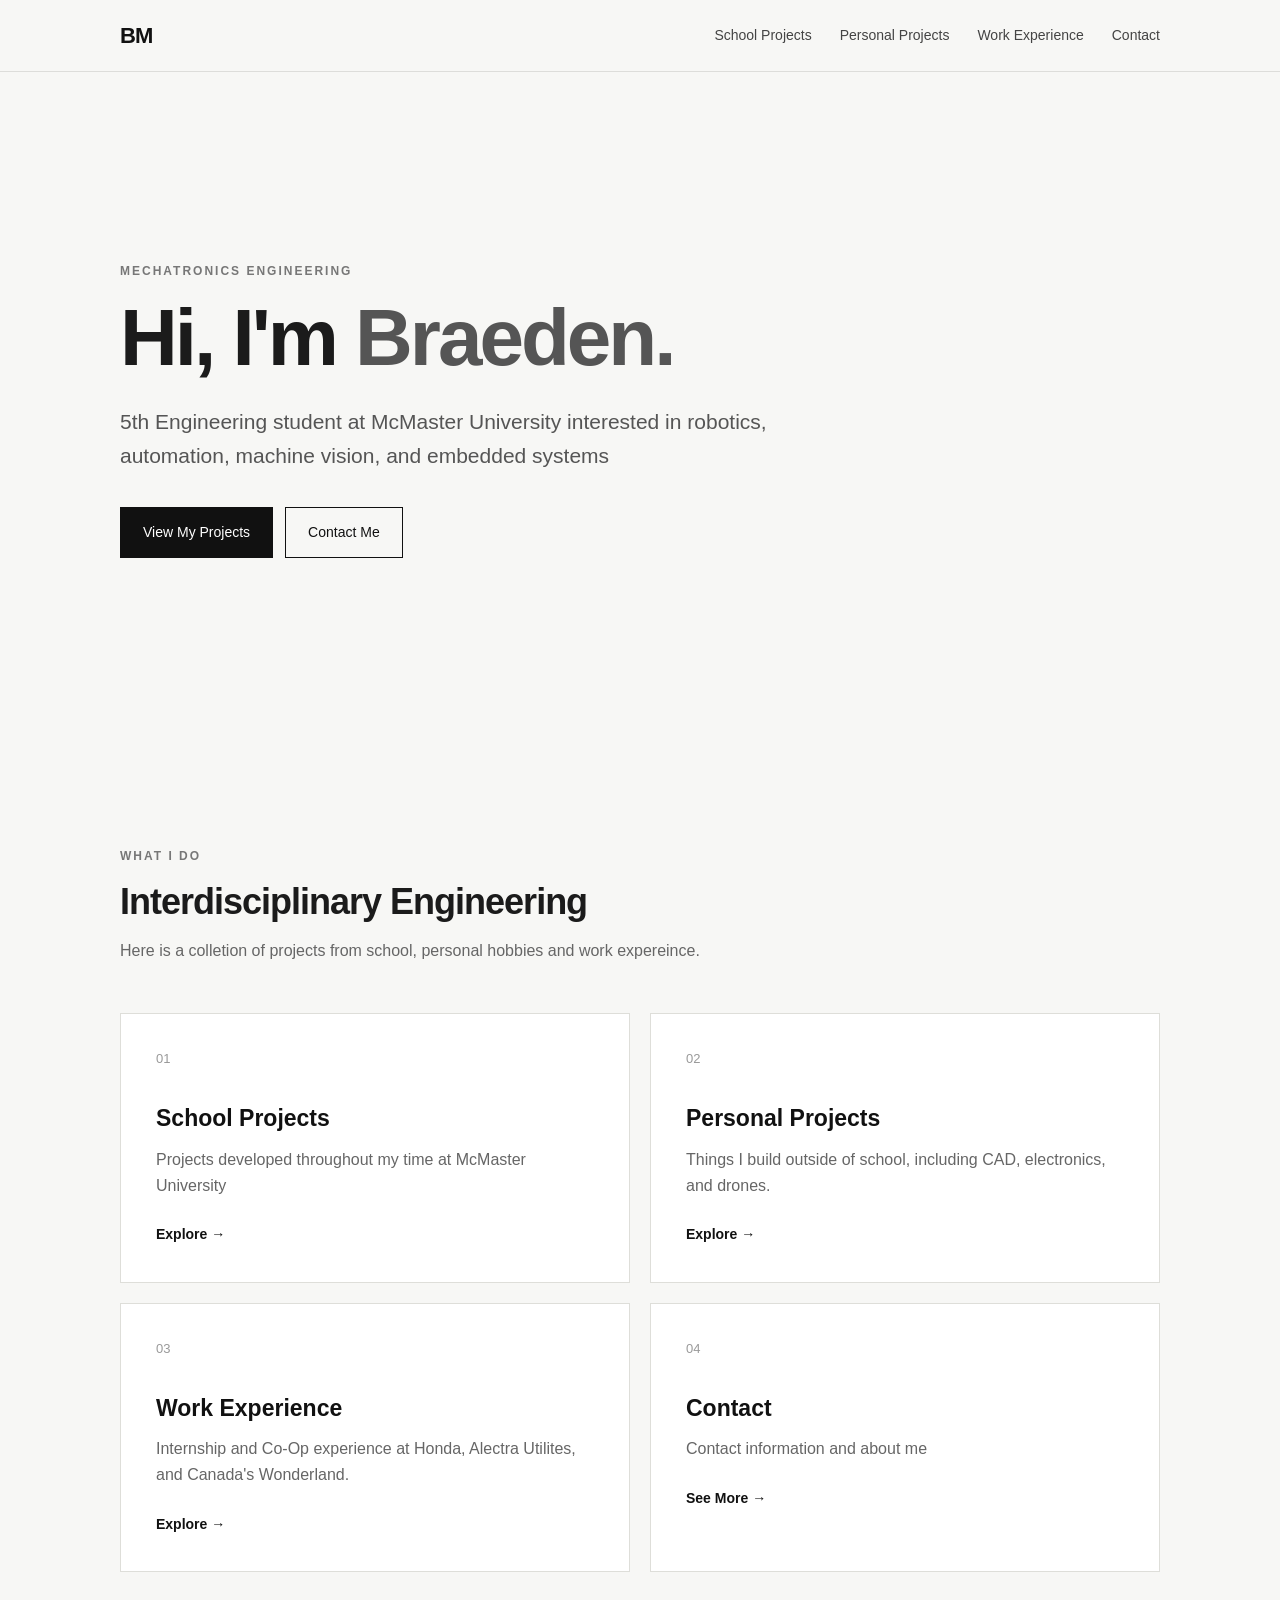
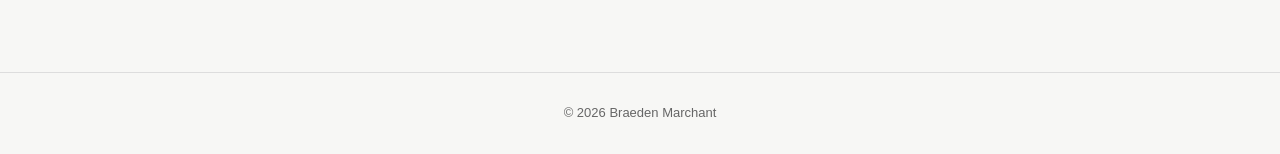
==== index.html @ 4bae6de9 "updated website" ====
<!DOCTYPE html>
<html lang="en">
<head>
    <meta charset="UTF-8">
    <meta name="viewport" content="width=device-width, initial-scale=1.0">

    <title>Braeden Marchant | Mechatronics Engineer</title>

    <link rel="stylesheet" href="css/style.css">
</head>

<body>

    <!-- Navigation -->
    <nav class="navbar">
        <div class="nav-container">

            <a href="index.html" class="logo">
                BM
            </a>

            <div class="nav-links">
                <a href="school-projects.html">School Projects</a>
                <a href="personal-projects.html">Personal Projects</a>
                <a href="work.html">Work Experience</a>
                <a href="contact.html">Contact</a>
            </div>

        </div>
    </nav>


    <!-- Hero -->
    <main>

        <section class="hero">

            <div class="hero-content">

                <p class="eyebrow">
                    MECHATRONICS ENGINEERING
                </p>

                <h1>
                    Hi, I'm <span>Braeden.</span>
                </h1>

                <p class="hero-description">
                    5th Engineering student at McMaster University interested in robotics, automation,
                    machine vision, and embedded systems
                </p>

                <div class="hero-buttons">
                    <a href="personal-projects.html" class="button">
                        View My Projects
                    </a>

                    <a href="contact.html" class="button button-outline">
                        Contact Me
                    </a>
                </div>

            </div>

        </section>


        <!-- Featured -->
        <section class="section">

            <div class="section-heading">
                <p class="eyebrow">WHAT I DO</p>

                <h2>
                    Interdisciplinary Engineering
                </h2>

                <p>
                    Here is a colletion of projects from school, personal hobbies and work expereince.
                </p>
            </div>


            <div class="card-grid">

                <a href="school-projects.html" class="card">
                    <div class="card-number">01</div>

                    <h3>School Projects</h3>

                    <p>
                        Projects developed throughout my time at McMaster University
                    </p>

                    <span class="card-link">
                        Explore →
                    </span>
                </a>


                <a href="personal-projects.html" class="card">
                    <div class="card-number">02</div>

                    <h3>Personal Projects</h3>

                    <p>
                        Things I build outside of school, including CAD,
                        electronics, and drones.
                    </p>

                    <span class="card-link">
                        Explore →
                    </span>
                </a>


                <a href="work.html" class="card">
                    <div class="card-number">03</div>

                    <h3>Work Experience</h3>

                    <p>
                        Internship and Co-Op experience at Honda,
                        Alectra Utilites, and Canada's Wonderland.
                    </p>

                    <span class="card-link">
                        Explore →
                    </span>
                </a>


                <a href="contact.html" class="card">
                    <div class="card-number">04</div>

                    <h3>Contact</h3>

                    <p>
                        Contact information and about me
                    </p>

                    <span class="card-link">
                        See More →
                    </span>
                </a>

            </div>

        </section>

    </main>


    <footer>
        <p>© 2026 Braeden Marchant</p>
    </footer>

</body>
</html>
---- css/style.css ----
/* =========================
   RESET
========================= */

* {
    margin: 0;
    padding: 0;
    box-sizing: border-box;
}

html {
    scroll-behavior: smooth;
}

body {
    font-family: Arial, Helvetica, sans-serif;

    background: #f7f7f5;
    color: #1b1b1b;

    line-height: 1.6;
}


/* =========================
   NAVIGATION
========================= */

.navbar {
    width: 100%;

    background: rgba(247, 247, 245, 0.95);

    border-bottom: 1px solid #ddddda;

    position: sticky;
    top: 0;

    z-index: 100;
}

.nav-container {
    max-width: 1100px;

    margin: auto;

    padding: 18px 30px;

    display: flex;

    justify-content: space-between;
    align-items: center;
}

.logo {
    font-size: 22px;

    font-weight: 800;

    color: #111;

    text-decoration: none;

    letter-spacing: -1px;
}

.nav-links {
    display: flex;

    gap: 28px;
}

.nav-links a {
    color: #444;

    text-decoration: none;

    font-size: 14px;

    transition: 0.2s;
}

.nav-links a:hover {
    color: #000;
}


/* =========================
   GENERAL
========================= */

main {
    min-height: 80vh;
}

.section,
.page {
    max-width: 1100px;

    margin: auto;

    padding: 100px 30px;
}

.eyebrow {
    font-size: 12px;

    font-weight: 700;

    letter-spacing: 2px;

    color: #777;

    margin-bottom: 15px;
}

h1 {
    font-size: clamp(45px, 7vw, 80px);

    line-height: 1.05;

    letter-spacing: -3px;
}

h2 {
    font-size: 36px;

    line-height: 1.15;

    letter-spacing: -1px;
}

h3 {
    font-size: 23px;
}

p {
    color: #666;
}


/* =========================
   HERO
========================= */

.hero {
    max-width: 1100px;

    margin: auto;

    min-height: 75vh;

    padding: 120px 30px;

    display: flex;

    align-items: center;
}

.hero-content {
    max-width: 800px;
}

.hero h1 span {
    color: #555;
}

.hero-description {
    font-size: 21px;

    max-width: 650px;

    margin-top: 25px;

    color: #555;
}

.hero-buttons {
    display: flex;

    gap: 12px;

    margin-top: 35px;
}


/* =========================
   BUTTONS
========================= */

.button {
    display: inline-block;

    padding: 13px 22px;

    background: #111;

    color: white;

    text-decoration: none;

    font-size: 14px;

    border: 1px solid #111;

    transition: 0.2s;
}

.button:hover {
    background: #333;
}

.button-outline {
    background: transparent;

    color: #111;
}

.button-outline:hover {
    background: #111;

    color: white;
}


/* =========================
   SECTION HEADERS
========================= */

.section-heading {
    max-width: 700px;

    margin-bottom: 50px;
}

.section-heading p:last-child {
    margin-top: 15px;
}


/* =========================
   CARDS
========================= */

.card-grid {
    display: grid;

    grid-template-columns:
        repeat(2, 1fr);

    gap: 20px;
}

.card {
    padding: 35px;

    background: white;

    border: 1px solid #deded9;

    text-decoration: none;

    color: #111;

    transition: 0.2s;
}

.card:hover {
    transform: translateY(-3px);

    border-color: #999;
}

.card-number {
    font-size: 13px;

    color: #999;

    margin-bottom: 30px;
}

.card p {
    margin-top: 10px;
}

.card-link {
    display: inline-block;

    margin-top: 25px;

    font-size: 14px;

    font-weight: 600;
}


/* =========================
   PAGE HEADER
========================= */

.page-header {
    max-width: 750px;

    margin-bottom: 80px;
}

.page-header > p:last-child {
    margin-top: 25px;

    font-size: 18px;
}


/* =========================
   SCHOOL PROJECTS
========================= */

.project-section {
    margin-bottom: 100px;
}

.project-section > h2 {
    margin-bottom: 30px;

    border-bottom: 1px solid #ddd;

    padding-bottom: 15px;
}

.project-list {
    display: flex;

    flex-direction: column;

    gap: 30px;
}

.project {
    display: grid;

    grid-template-columns: 40% 1fr;

    background: white;

    border: 1px solid #ddd;
}

.project-image {
    min-height: 280px;

    background: #e9e9e5;
}

.project-image img {
    width: 100%;

    height: 100%;

    object-fit: cover;
}

.project-content {
    padding: 35px;
}

.project-type {
    font-size: 11px;

    letter-spacing: 1.5px;

    font-weight: 700;

    color: #888;
}

.project-content h3 {
    margin: 8px 0 12px;
}


/* =========================
   PERSONAL PROJECTS
========================= */

.project-grid {
    display: grid;

    grid-template-columns:
        repeat(2, 1fr);

    gap: 25px;
}

.project-card {
    background: white;

    border: 1px solid #ddd;

    overflow: hidden;
}

.project-card > img {
    width: 100%;

    height: 260px;

    object-fit: cover;

    display: block;
}

.project-card-content {
    padding: 30px;
}

.project-card h2 {
    font-size: 27px;

    margin: 7px 0 12px;
}


/* =========================
   TAGS
========================= */

.tags {
    display: flex;

    flex-wrap: wrap;

    gap: 7px;

    margin-top: 20px;
}

.tags span {
    font-size: 11px;

    padding: 5px 9px;

    background: #eeeeeb;

    color: #555;
}


/* =========================
   WORK EXPERIENCE
========================= */

.experience {
    display: flex;

    flex-direction: column;

    gap: 70px;
}

.experience-item {
    display: grid;

    grid-template-columns: 180px 1fr;

    gap: 50px;

    border-top: 1px solid #ddd;

    padding-top: 30px;
}

.experience-date {
    color: #888;

    font-size: 14px;
}

.experience-content h3 {
    color: #777;

    font-size: 17px;

    margin-top: 3px;
}

.experience-content p {
    margin-top: 20px;

    max-width: 700px;
}

.experience-content ul {
    margin: 20px 0 0 20px;

    color: #555;
}


/* =========================
   CONTACT
========================= */

.contact-links {
    display: flex;

    flex-direction: column;

    max-width: 750px;
}

.contact-links a {
    display: flex;

    justify-content: space-between;

    align-items: center;

    padding: 25px 0;

    border-bottom: 1px solid #ddd;

    color: #111;

    text-decoration: none;
}

.contact-links a:hover {
    color: #555;
}

.contact-links span {
    color: #888;

    font-size: 13px;

    text-transform: uppercase;

    letter-spacing: 1px;
}


/* =========================
   FOOTER
========================= */

footer {
    border-top: 1px solid #ddd;

    padding: 30px;

    text-align: center;
}

footer p {
    font-size: 13px;
}


/* =========================
   MOBILE
========================= */

@media (max-width: 700px) {

    .nav-container {
        padding: 15px 20px;
    }

    .nav-links {
        gap: 12px;
    }

    .nav-links a {
        font-size: 11px;
    }

    .section,
    .page {
        padding: 70px 20px;
    }

    .hero {
        padding: 80px 20px;

        min-height: 70vh;
    }

    h1 {
        font-size: 50px;
    }

    .hero-description {
        font-size: 18px;
    }

    .card-grid,
    .project-grid {
        grid-template-columns: 1fr;
    }

    .project {
        grid-template-columns: 1fr;
    }

    .project-image {
        min-height: 220px;
    }

    .experience-item {
        grid-template-columns: 1fr;

        gap: 10px;
    }

    .contact-links a {
        align-items: flex-start;

        flex-direction: column;

        gap: 5px;
    }

}
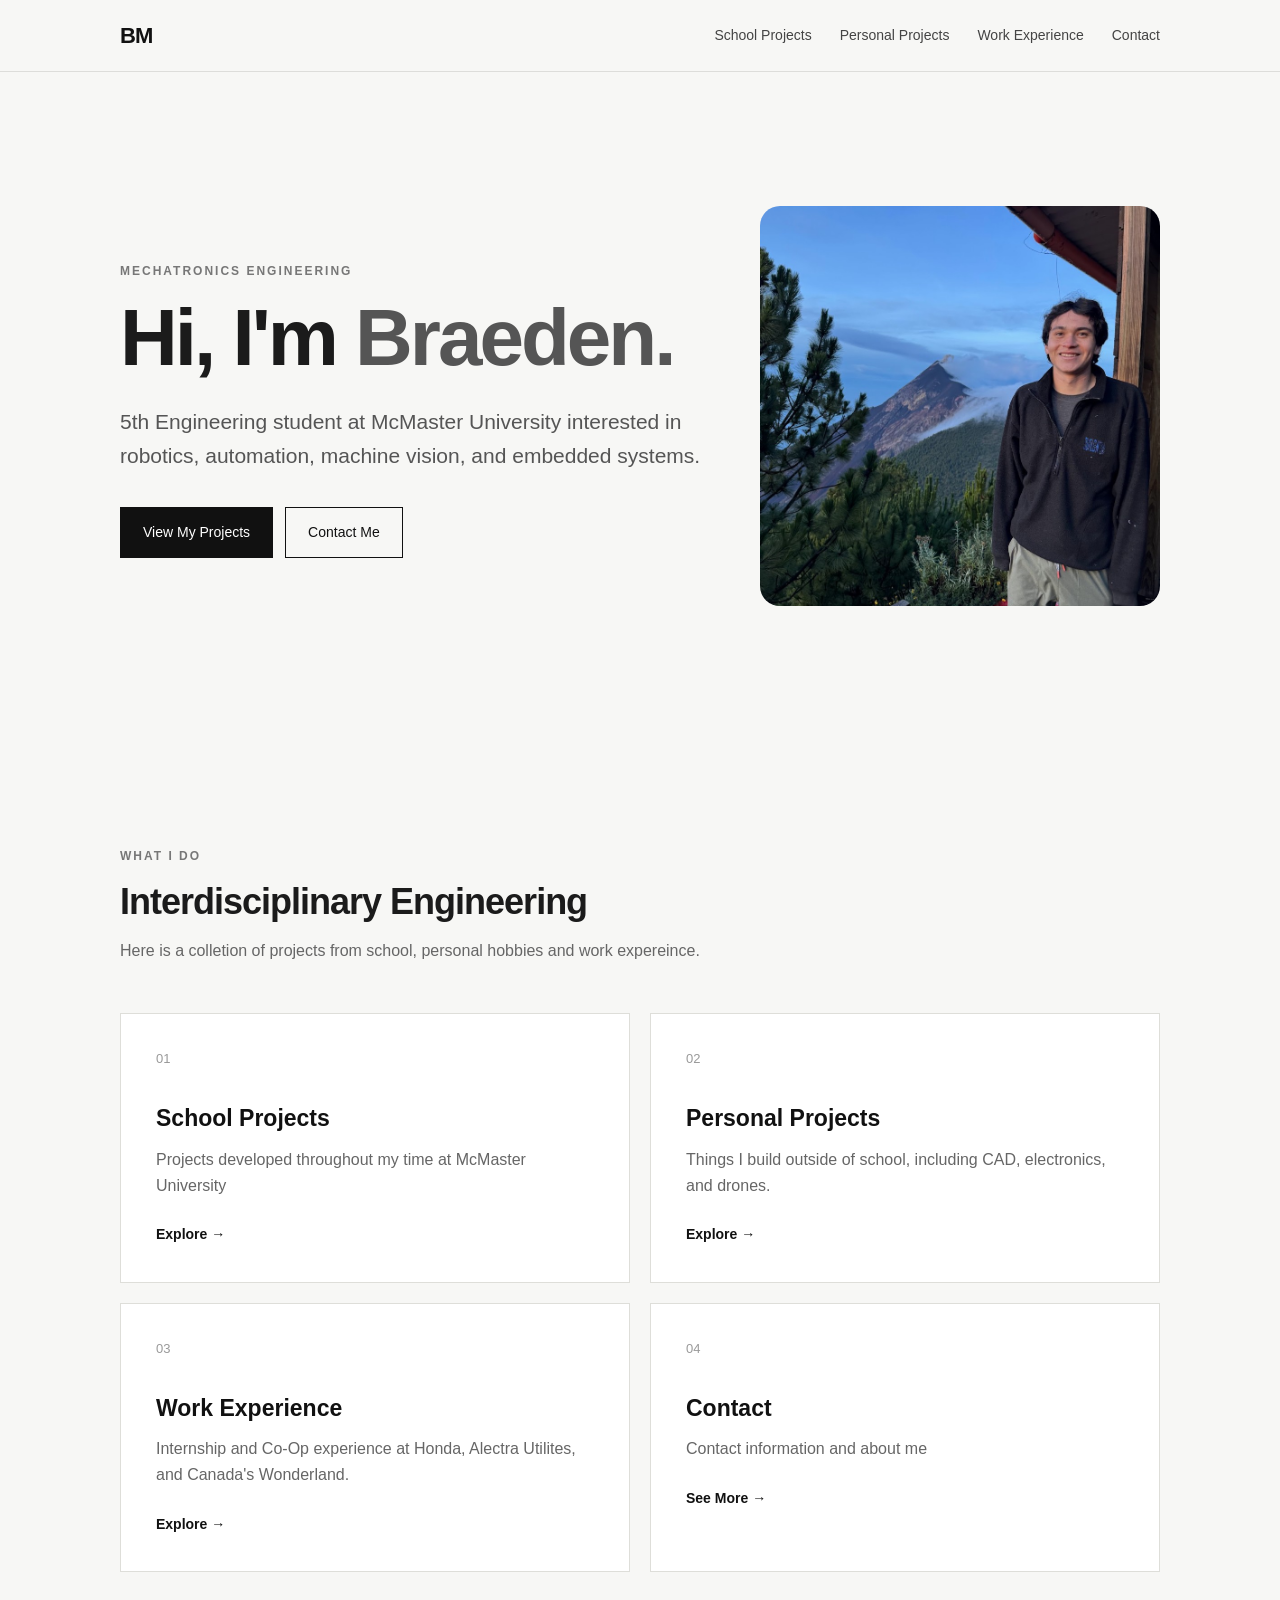
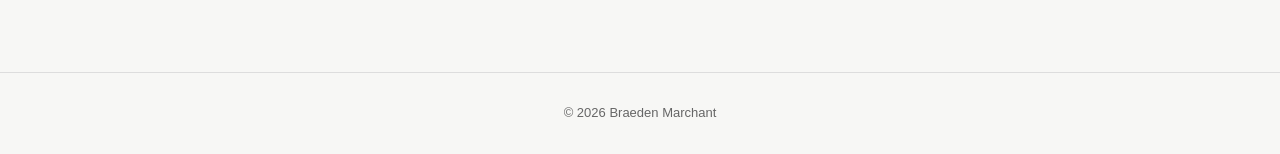
==== commit a00fa579: "updated home page" ====
--- a/index.html
+++ b/index.html
@@ -46,8 +46,8 @@
                 </h1>
 
                 <p class="hero-description">
-                    5th Engineering student at McMaster University interested in robotics, automation,
-                    machine vision, and embedded systems
+                    5th Engineering student at McMaster University interested in
+                    robotics, automation, machine vision, and embedded systems.
                 </p>
 
                 <div class="hero-buttons">
@@ -60,6 +60,10 @@
                     </a>
                 </div>
 
+            </div>
+
+            <div class="hero-image">
+                <img src="images/profile.jpg" alt="Braeden Marchant">
             </div>
 
         </section>
--- a/css/style.css
+++ b/css/style.css
@@ -183,6 +183,17 @@
     margin-top: 35px;
 }
 
+.hero-image {
+    flex: 0 0 400px;
+}
+
+.hero-image img {
+    width: 100%;
+    aspect-ratio: 1 / 1;
+    object-fit: cover;
+    border-radius: 20px;
+}
+
 
 /* =========================
    BUTTONS
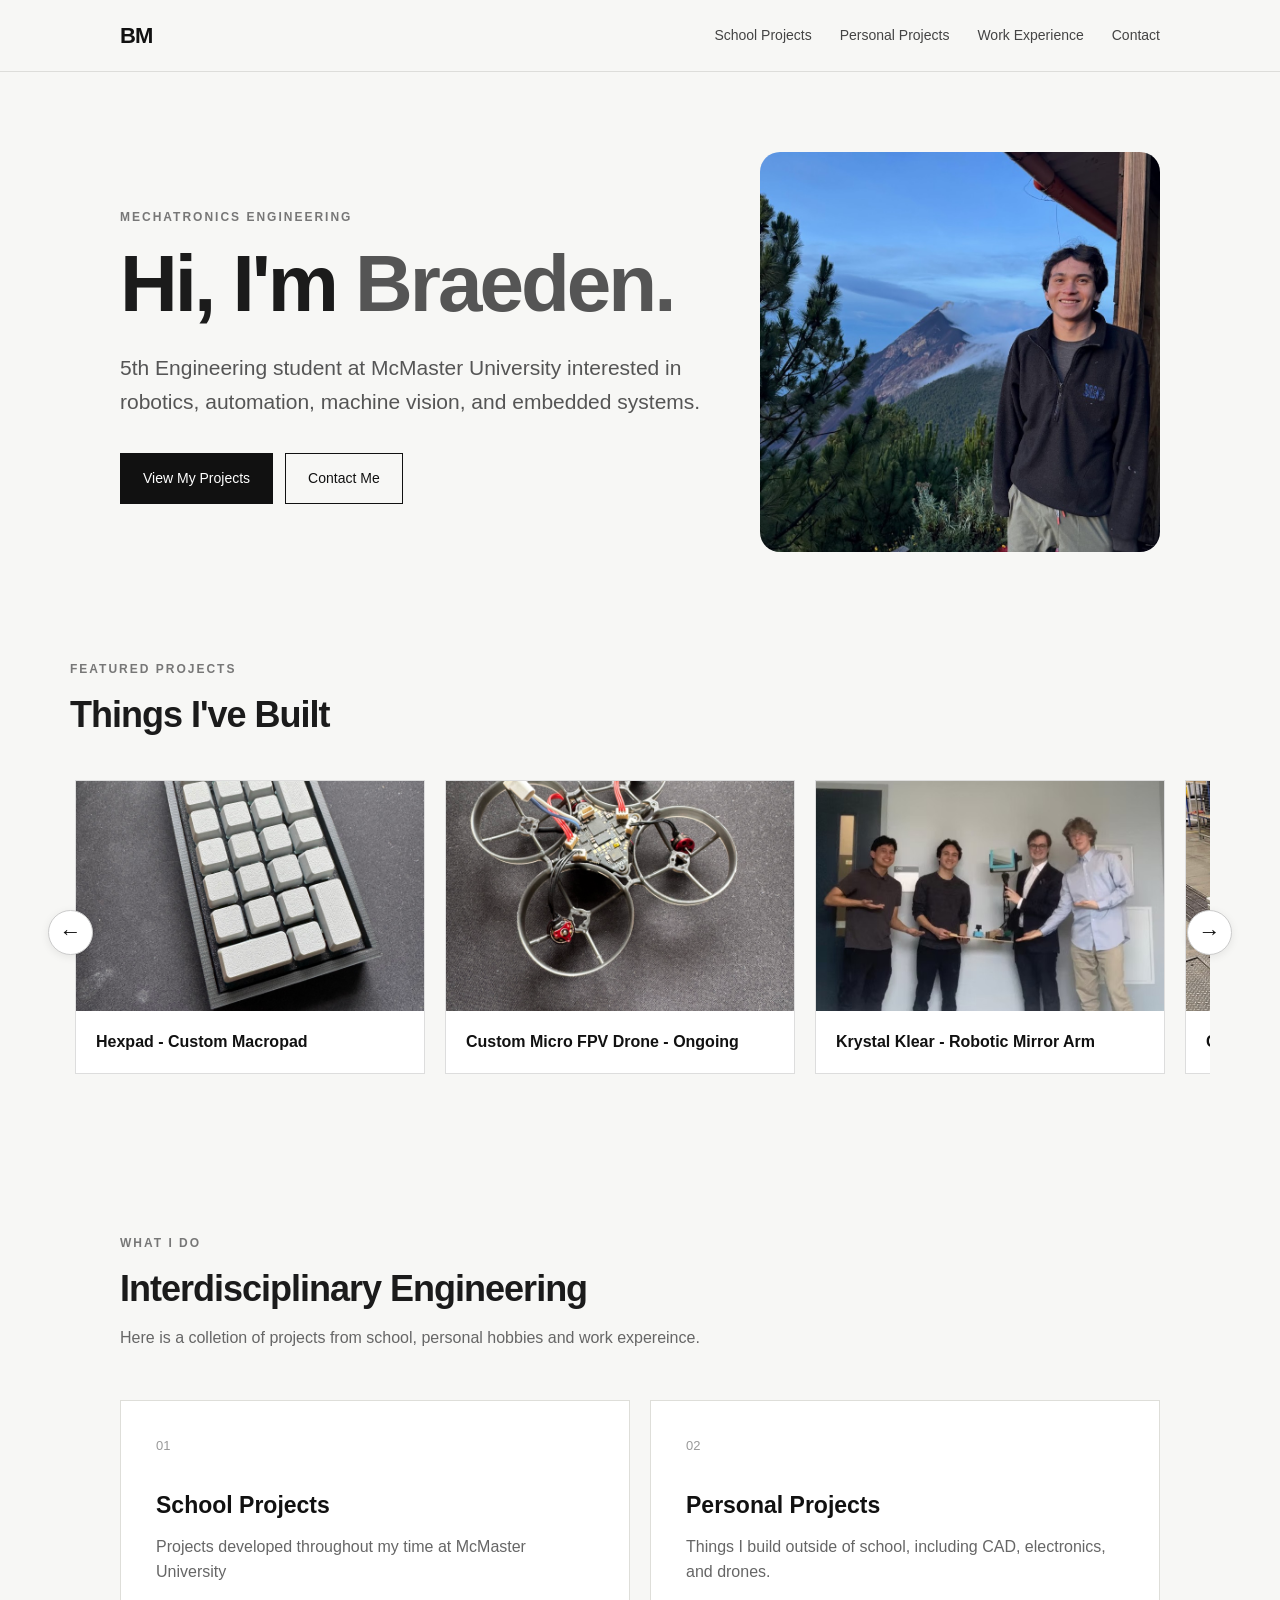
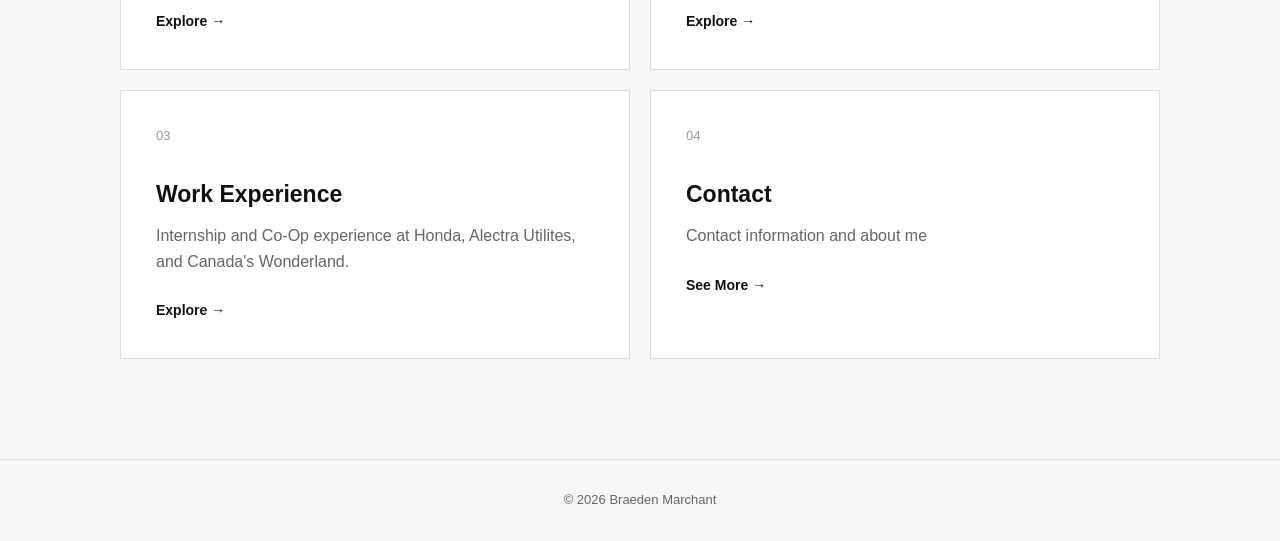
==== commit dcdf3f1f: "update main page" ====
--- a/index.html
+++ b/index.html
@@ -69,6 +69,77 @@
         </section>
 
 
+        <!-- Project Carousel -->
+
+        <section class="featured-projects">
+
+            <div class="featured-projects-header">
+                <p class="eyebrow">FEATURED PROJECTS</p>
+                <h2>Things I've Built</h2>
+            </div>
+
+            <div class="carousel">
+
+                <button class="carousel-button carousel-left" onclick="scrollProjects(-1)">
+                    ←
+                </button>
+
+                <div class="project-carousel" id="projectCarousel">
+
+                    <a href="hexpad.html" class="carousel-project">
+                        <img src="images/hexpad.jpg" alt="Custom Hexpad">
+                        <div class="carousel-project-title">
+                            Hexpad - Custom Macropad
+                        </div>
+                    </a>
+
+                    <a href="fpv-drone.html" class="carousel-project">
+                        <img src="images/fpv-drone.jpg" alt="Custom FPV Drone">
+                        <div class="carousel-project-title">
+                            Custom Micro FPV Drone - Ongoing
+                        </div>
+                    </a>
+
+                    <a href="school-projects.html" class="carousel-project">
+                        <img src="images/year1-project.jpg" alt="School Project">
+                        <div class="carousel-project-title">
+                            Krystal Klear - Robotic Mirror Arm
+                        </div>
+                    </a>
+
+                    <a href="cobot.html" class="carousel-project">
+                        <img src="images/cobot.jpg" alt="Cobot Project">
+                        <div class="carousel-project-title">
+                            Cobot - TicTacToe Robot
+                        </div>
+                    </a>
+
+                    <a href="school-projects.html" class="carousel-project">
+                        <img src="images/designathon.jpg" alt="Designathon Project">
+                        <div class="carousel-project-title">
+                            Solar Carport - Designathon
+                        </div>
+                    </a>
+
+                    <a href="cad.html" class="carousel-project">
+                        <img src="images/cad.jpg" alt="CAD Project">
+                        <div class="carousel-project-title">
+                            Learning To CAD
+                        </div>
+                    </a>
+
+                </div>
+
+                <button class="carousel-button carousel-right" onclick="scrollProjects(1)">
+                    →
+                </button>
+
+            </div>
+
+        </section>
+        
+
+
         <!-- Featured -->
         <section class="section">
 
@@ -159,5 +230,24 @@
         <p>© 2026 Braeden Marchant</p>
     </footer>
 
+
+
+    <script>
+
+function scrollProjects(direction) {
+
+    const carousel = document.getElementById("projectCarousel");
+
+    const scrollAmount = 370;
+
+    carousel.scrollBy({
+        left: direction * scrollAmount,
+        behavior: "smooth"
+    });
+
+}
+
+</script>
+
 </body>
 </html>
--- a/css/style.css
+++ b/css/style.css
@@ -148,9 +148,9 @@
 
     margin: auto;
 
-    min-height: 75vh;
-
-    padding: 120px 30px;
+    min-height: auto;
+
+    padding: 80px 30px 60px;
 
     display: flex;
 
@@ -403,11 +403,25 @@
 }
 
 .project-card {
+    display: block;
+
     background: white;
 
     border: 1px solid #ddd;
 
     overflow: hidden;
+
+    text-decoration: none;
+
+    color: #111;
+
+    transition: 0.2s;
+}
+
+.project-card:hover {
+    transform: translateY(-5px);
+
+    border-color: #999;
 }
 
 .project-card > img {
@@ -431,6 +445,108 @@
 }
 
 
+
+/* =========================
+   PROJECT DETAIL
+========================= */
+
+.project-detail {
+    max-width: 1100px;
+}
+
+.project-detail .page-header {
+    max-width: 850px;
+    margin-bottom: 60px;
+}
+
+
+/* Main Project Image */
+
+.project-hero-image {
+    width: 100%;
+    margin-bottom: 80px;
+}
+
+.project-hero-image img {
+    width: 100%;
+    max-width: 850px;
+    max-height: 550px;
+
+    object-fit: contain;
+
+    display: block;
+
+    margin: 0 auto;
+}
+
+
+/* Detail Sections */
+
+.project-detail-section {
+    max-width: 850px;
+
+    margin-bottom: 90px;
+}
+
+.project-detail-section h2 {
+    font-size: 32px;
+
+    margin-bottom: 20px;
+
+    padding-bottom: 15px;
+
+    border-bottom: 1px solid #ddd;
+}
+
+.project-detail-section p {
+    font-size: 17px;
+
+    line-height: 1.8;
+}
+
+
+/* Multiple Project Images */
+
+.project-detail-images {
+    display: grid;
+
+    grid-template-columns: repeat(2, 1fr);
+
+    gap: 20px;
+
+    margin-top: 30px;
+}
+
+.project-detail-images img {
+    width: 100%;
+
+    display: block;
+
+    object-fit: cover;
+}
+
+
+/* Back Link */
+
+.back-link {
+    display: inline-block;
+
+    margin-bottom: 60px;
+
+    color: #111;
+
+    text-decoration: none;
+
+    font-size: 14px;
+
+    font-weight: 600;
+}
+
+.back-link:hover {
+    color: #666;
+}
+
+
 /* =========================
    TAGS
 ========================= */
@@ -568,10 +684,162 @@
 
 
 /* =========================
+   FEATURED PROJECT CAROUSEL
+========================= */
+
+.featured-projects {
+    max-width: 1200px;
+    margin: 0 auto;
+    padding: 40px 30px;
+}
+
+.featured-projects-header {
+    margin-bottom: 35px;
+}
+
+.featured-projects-header h2 {
+    margin-top: 5px;
+}
+
+
+/* Carousel container */
+
+.carousel {
+    position: relative;
+    display: flex;
+    align-items: center;
+}
+
+
+/* Scrollable project row */
+
+.project-carousel {
+    display: flex;
+    gap: 20px;
+
+    overflow-x: auto;
+    scroll-behavior: smooth;
+
+    padding: 10px 5px 20px;
+
+    scrollbar-width: none;
+
+    width: 100%;
+}
+
+.project-carousel::-webkit-scrollbar {
+    display: none;
+}
+
+
+/* Individual project */
+
+.carousel-project {
+    flex: 0 0 350px;
+
+    background: white;
+
+    border: 1px solid #ddd;
+
+    text-decoration: none;
+    color: #111;
+
+    overflow: hidden;
+
+    transition: 0.2s;
+}
+
+.carousel-project:hover {
+    transform: translateY(-4px);
+    border-color: #999;
+}
+
+
+/* Project image */
+
+.carousel-project img {
+    width: 100%;
+    height: 230px;
+
+    object-fit: cover;
+
+    display: block;
+}
+
+
+/* Project title */
+
+.carousel-project-title {
+    padding: 18px 20px;
+
+    font-size: 16px;
+    font-weight: 600;
+}
+
+
+/* Arrow buttons */
+
+.carousel-button {
+    position: absolute;
+
+    z-index: 10;
+
+    width: 45px;
+    height: 45px;
+
+    border-radius: 50%;
+
+    border: 1px solid #ccc;
+
+    background: white;
+
+    color: #111;
+
+    font-size: 22px;
+
+    cursor: pointer;
+
+    display: flex;
+    align-items: center;
+    justify-content: center;
+
+    transition: 0.2s;
+
+    box-shadow: 0 2px 8px rgba(0, 0, 0, 0.08);
+}
+
+.carousel-button:hover {
+    background: #111;
+    color: white;
+}
+
+.carousel-left {
+    left: -22px;
+}
+
+.carousel-right {
+    right: -22px;
+}
+
+
+
+/* =========================
    MOBILE
 ========================= */
 
 @media (max-width: 700px) {
+
+    .project-detail-images {
+        grid-template-columns: 1fr;
+    }
+
+    .project-hero-image {
+        margin-bottom: 60px;
+    }
+
+    .project-detail-section {
+        margin-bottom: 60px;
+    }
 
     .nav-container {
         padding: 15px 20px;
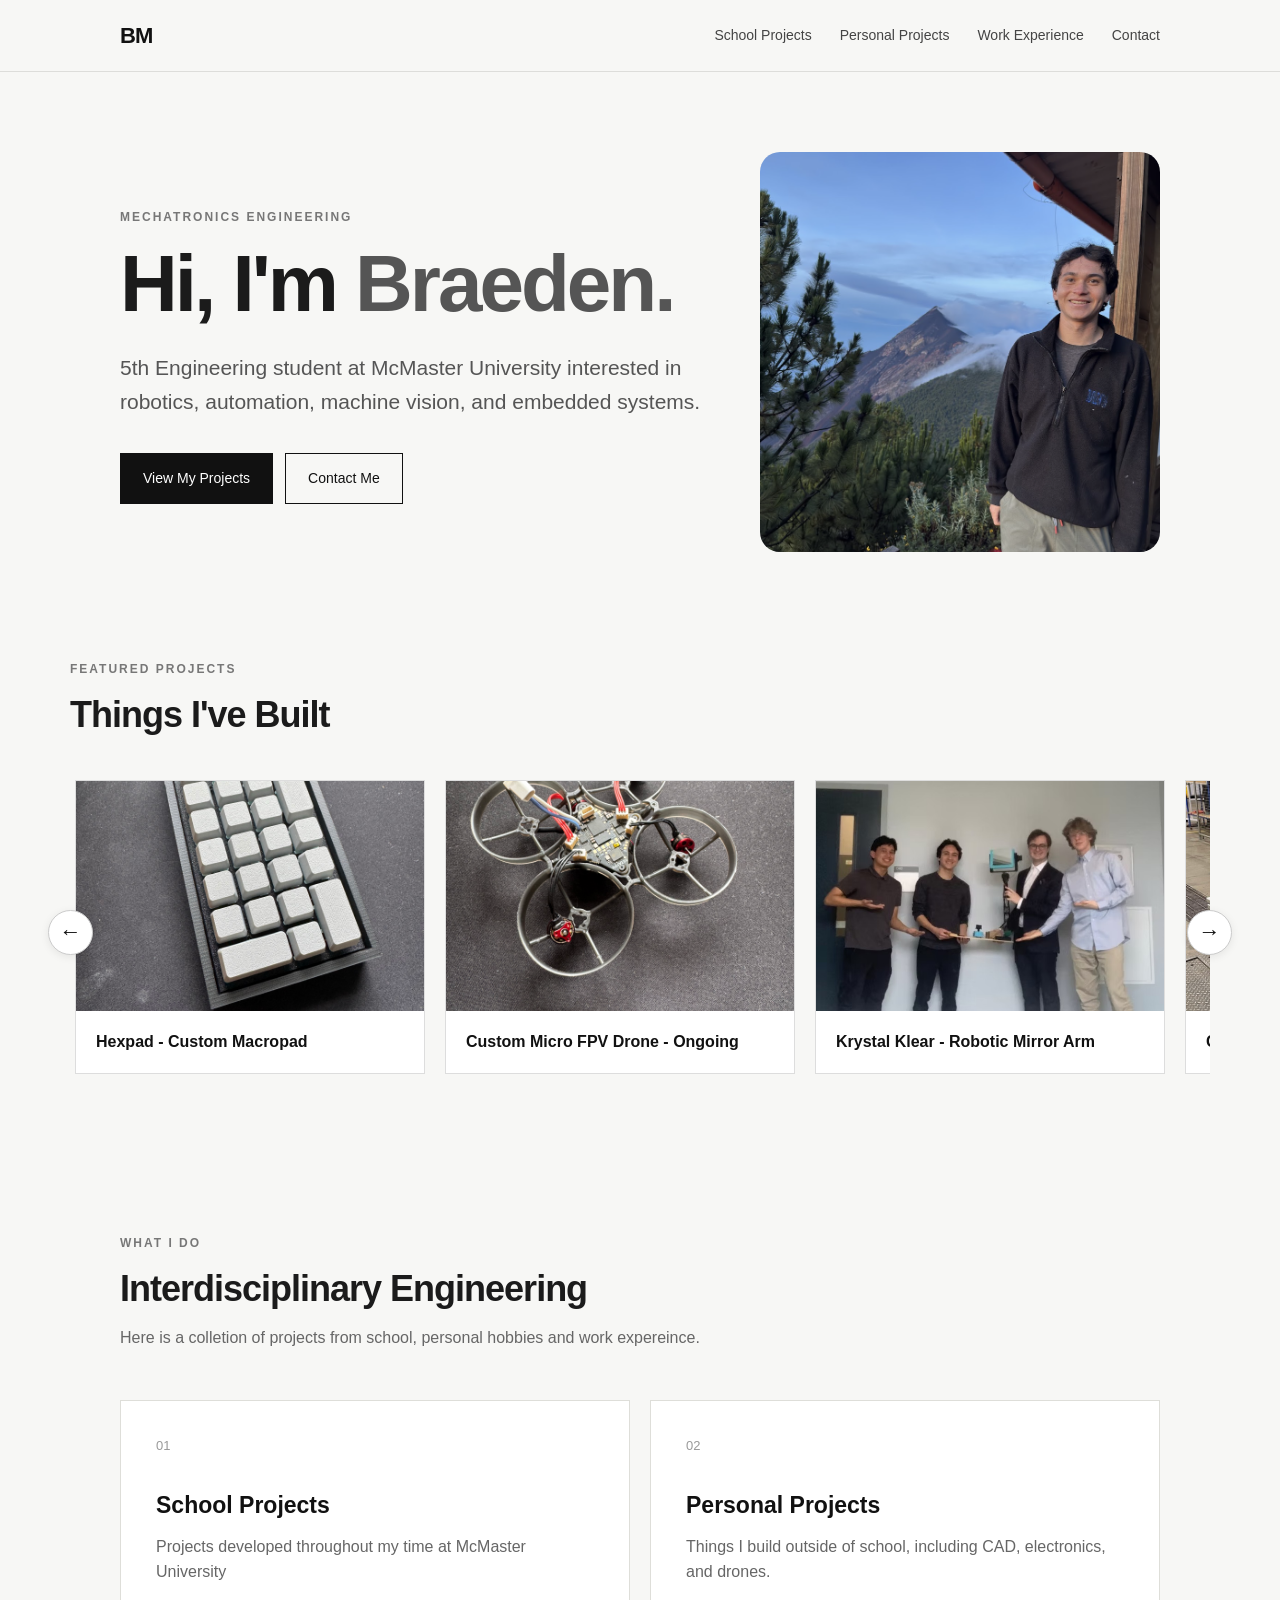
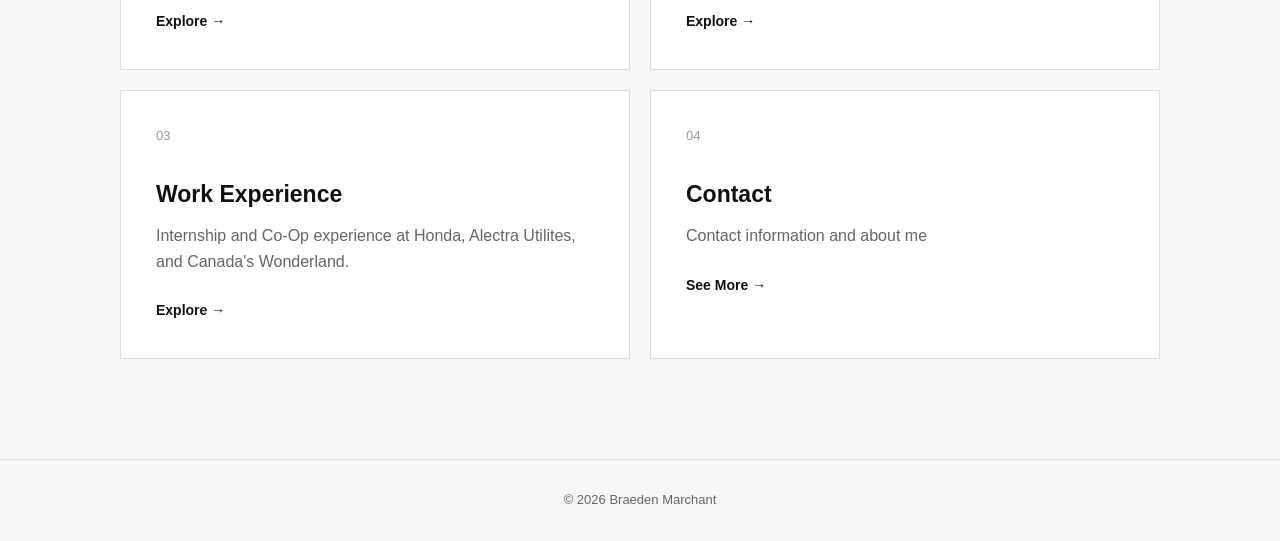
==== commit 28c60d24: "update profile picture" ====
--- a/index.html
+++ b/index.html
@@ -63,7 +63,7 @@
             </div>
 
             <div class="hero-image">
-                <img src="images/profile.jpg" alt="Braeden Marchant">
+                <img src="images/profile.png" alt="Braeden Marchant">
             </div>
 
         </section>
--- a/css/style.css
+++ b/css/style.css
@@ -584,42 +584,61 @@
     gap: 70px;
 }
 
+.experience-date {
+    color: #888;
+
+    font-size: 14px;
+}
+
+.experience-content h3 {
+    color: #777;
+
+    font-size: 17px;
+
+    margin-top: 3px;
+}
+
+.experience-content p {
+    margin-top: 20px;
+
+    max-width: 700px;
+}
+
+.experience-content ul {
+    margin: 20px 0 0 20px;
+
+    color: #555;
+}
+
 .experience-item {
     display: grid;
-
-    grid-template-columns: 180px 1fr;
-
+    grid-template-columns: 220px minmax(0, 1fr);
     gap: 50px;
 
     border-top: 1px solid #ddd;
-
     padding-top: 30px;
+}
+
+.experience-sidebar {
+    width: 220px;
+    display: flex;
+    flex-direction: column;
+    gap: 25px;
 }
 
 .experience-date {
     color: #888;
-
     font-size: 14px;
 }
 
-.experience-content h3 {
-    color: #777;
-
-    font-size: 17px;
-
-    margin-top: 3px;
-}
-
-.experience-content p {
-    margin-top: 20px;
-
-    max-width: 700px;
-}
-
-.experience-content ul {
-    margin: 20px 0 0 20px;
-
-    color: #555;
+.experience-image {
+    width: 100%;
+}
+
+.experience-image img {
+    width: 260px;
+    height: 250px;
+    object-fit: cover;
 }
 
 
@@ -701,7 +720,6 @@
     margin-top: 5px;
 }
 
-
 /* Carousel container */
 
 .carousel {
@@ -885,12 +903,6 @@
         min-height: 220px;
     }
 
-    .experience-item {
-        grid-template-columns: 1fr;
-
-        gap: 10px;
-    }
-
     .contact-links a {
         align-items: flex-start;
 
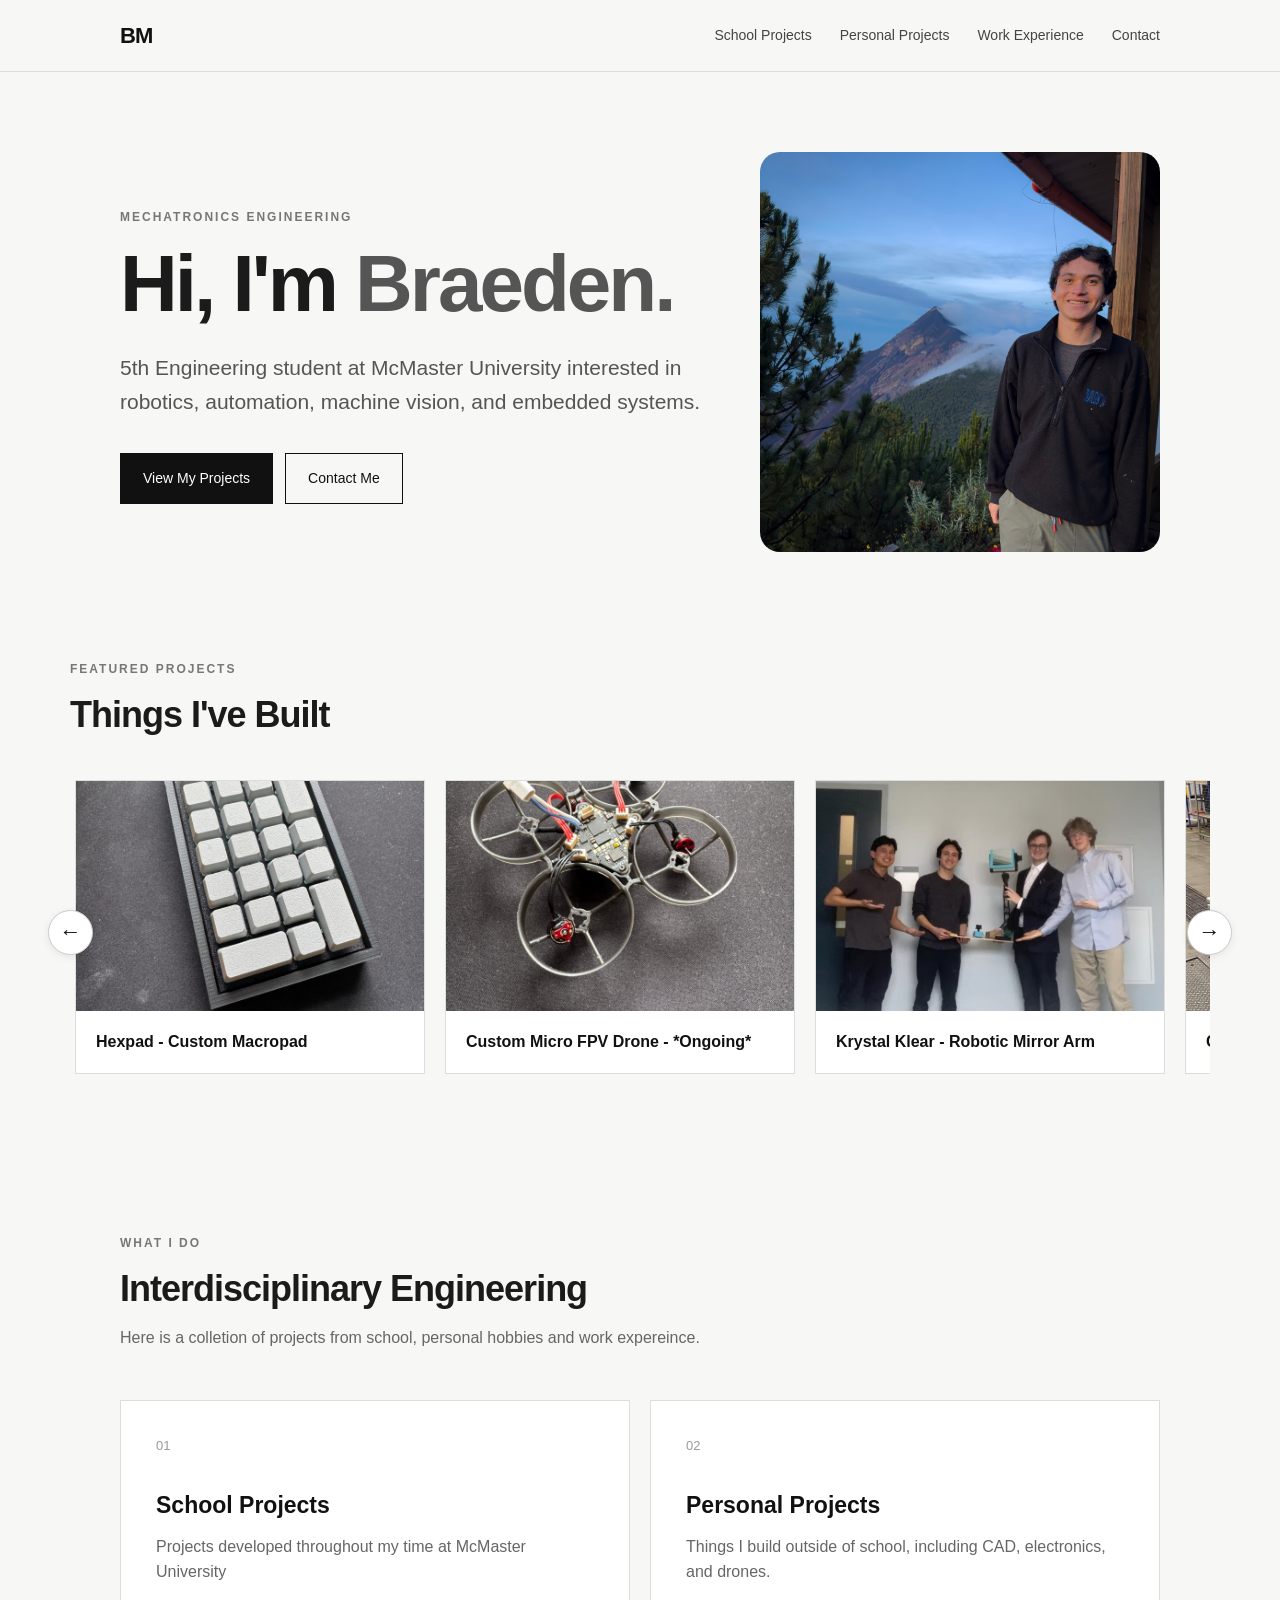
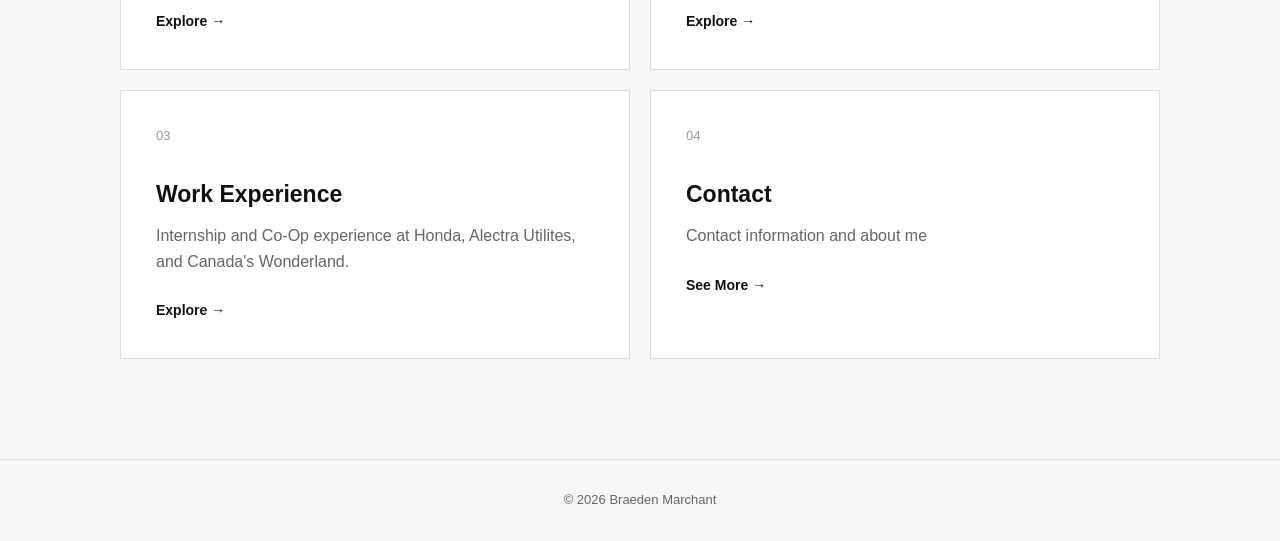
==== commit 6e0b809b: "updates to school projects" ====
--- a/index.html
+++ b/index.html
@@ -96,7 +96,7 @@
                     <a href="fpv-drone.html" class="carousel-project">
                         <img src="images/fpv-drone.jpg" alt="Custom FPV Drone">
                         <div class="carousel-project-title">
-                            Custom Micro FPV Drone - Ongoing
+                            Custom Micro FPV Drone - *Ongoing*
                         </div>
                     </a>
 
--- a/css/style.css
+++ b/css/style.css
@@ -338,12 +338,33 @@
     padding-bottom: 15px;
 }
 
+
 .project-list {
     display: flex;
 
     flex-direction: column;
 
     gap: 30px;
+
+    /* display: block; */
+
+    background: white;
+
+    border: 1px solid #ddd;
+
+    overflow: hidden;
+
+    text-decoration: none;
+
+    color: #111;
+
+    transition: 0.2s;
+}
+
+.project-list:hover {
+    transform: translateY(-5px);
+
+    border-color: #999;
 }
 
 .project {
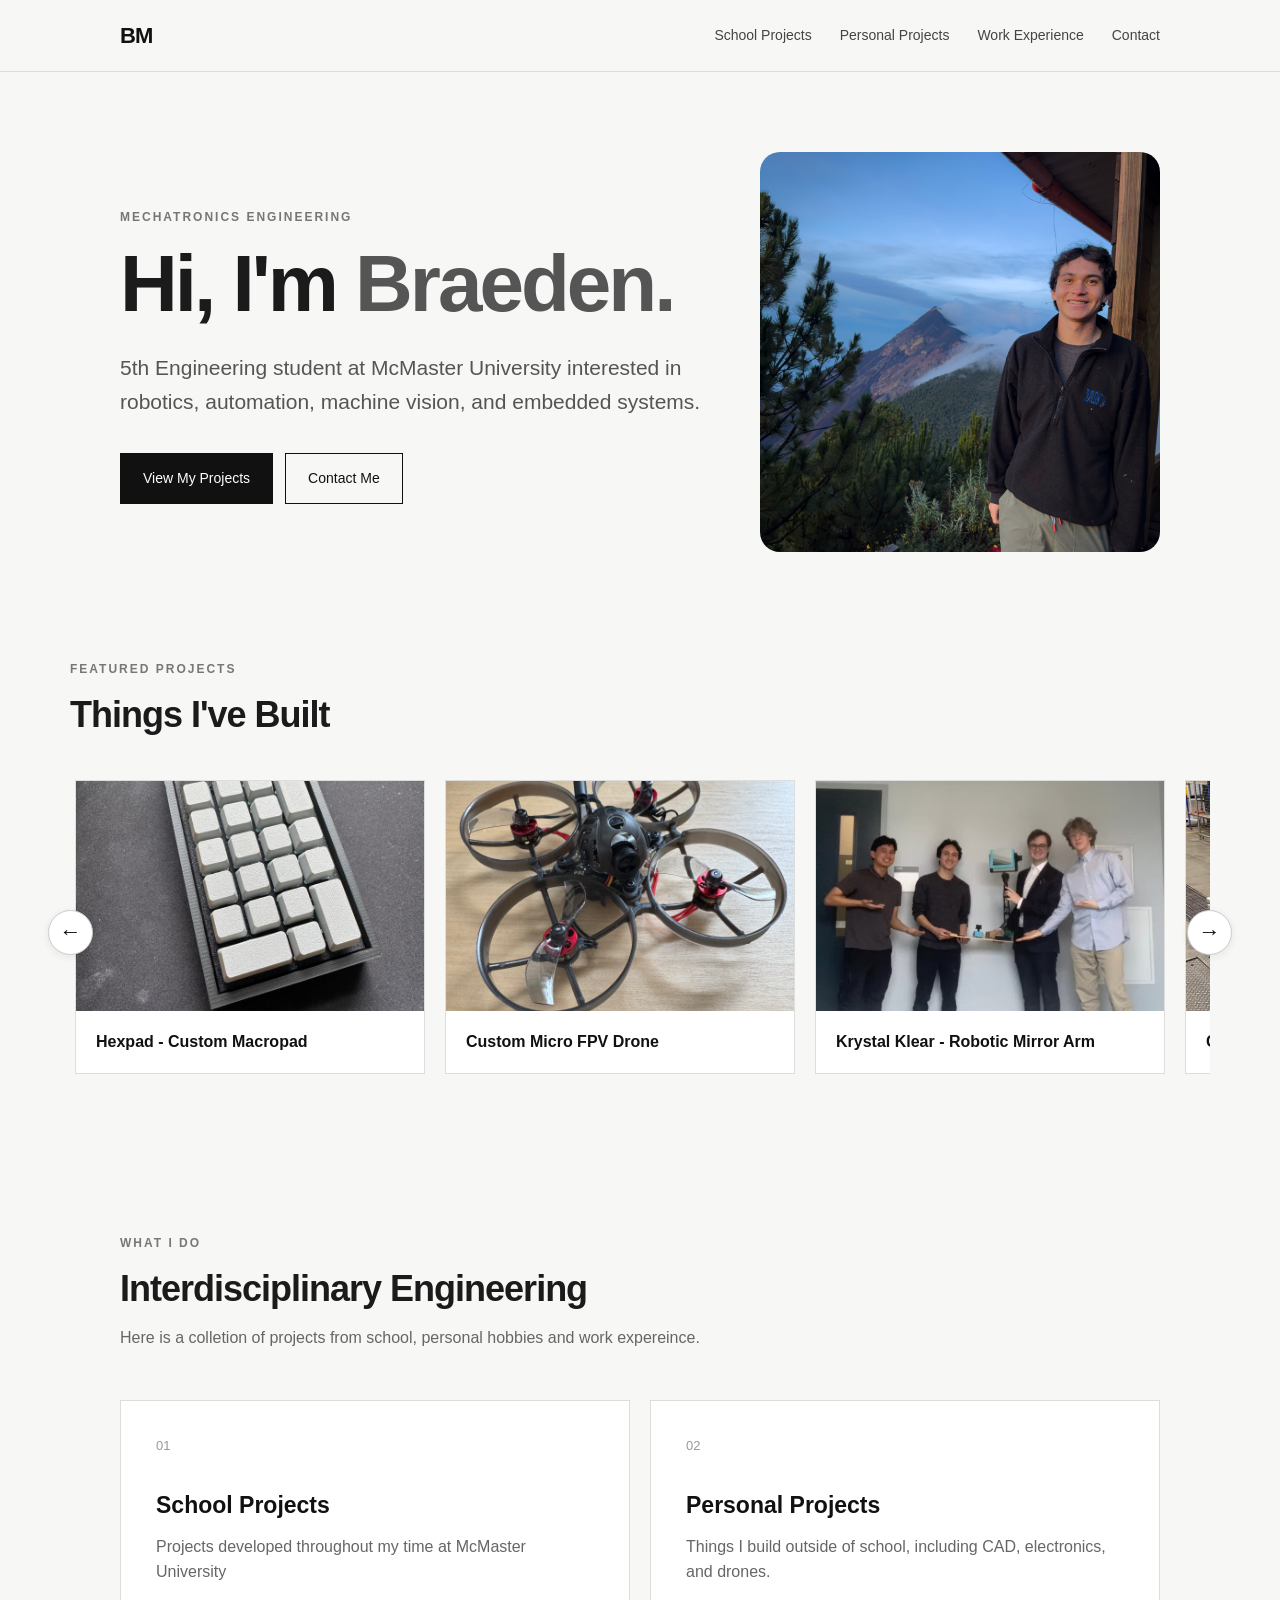
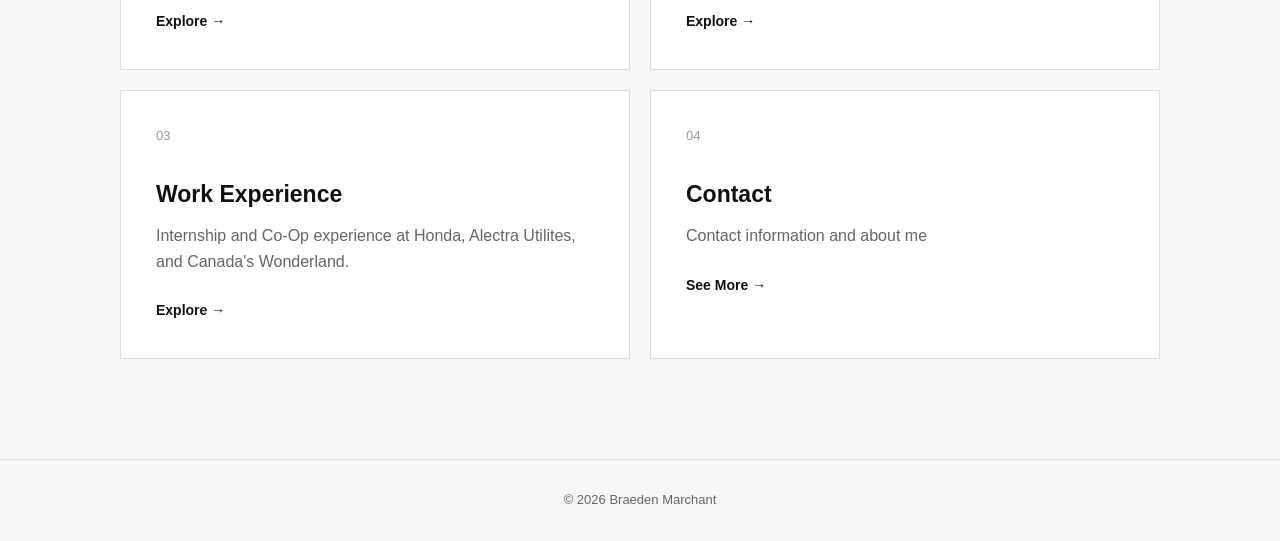
==== commit 739710c2: "updated drone" ====
--- a/index.html
+++ b/index.html
@@ -94,9 +94,9 @@
                     </a>
 
                     <a href="fpv-drone.html" class="carousel-project">
-                        <img src="images/fpv-drone.jpg" alt="Custom FPV Drone">
-                        <div class="carousel-project-title">
-                            Custom Micro FPV Drone - *Ongoing*
+                        <img src="images/fpv_drone_1.png" alt="Custom FPV Drone">
+                        <div class="carousel-project-title">
+                            Custom Micro FPV Drone
                         </div>
                     </a>
 
--- a/css/style.css
+++ b/css/style.css
@@ -529,21 +529,21 @@
 /* Multiple Project Images */
 
 .project-detail-images {
-    display: grid;
-
-    grid-template-columns: repeat(2, 1fr);
-
+    display: flex;
+    justify-content: center;
+    align-items: center;
     gap: 20px;
 
     margin-top: 30px;
 }
 
 .project-detail-images img {
-    width: 100%;
+    width: 50%;
+    max-width: 425px;
+    height: auto;
 
     display: block;
-
-    object-fit: cover;
+    object-fit: contain;
 }
 
 
@@ -565,6 +565,28 @@
 
 .back-link:hover {
     color: #666;
+}
+
+
+/* =========================
+   YOUTUBE VIDEO
+========================= */
+
+.youtube-video {
+    width: 100%;
+    max-width: 950px;
+
+    margin: 35px auto 0;
+
+    aspect-ratio: 16 / 9;
+}
+
+.youtube-video iframe {
+    width: 100%;
+    height: 100%;
+
+    border: none;
+    display: block;
 }
 
 
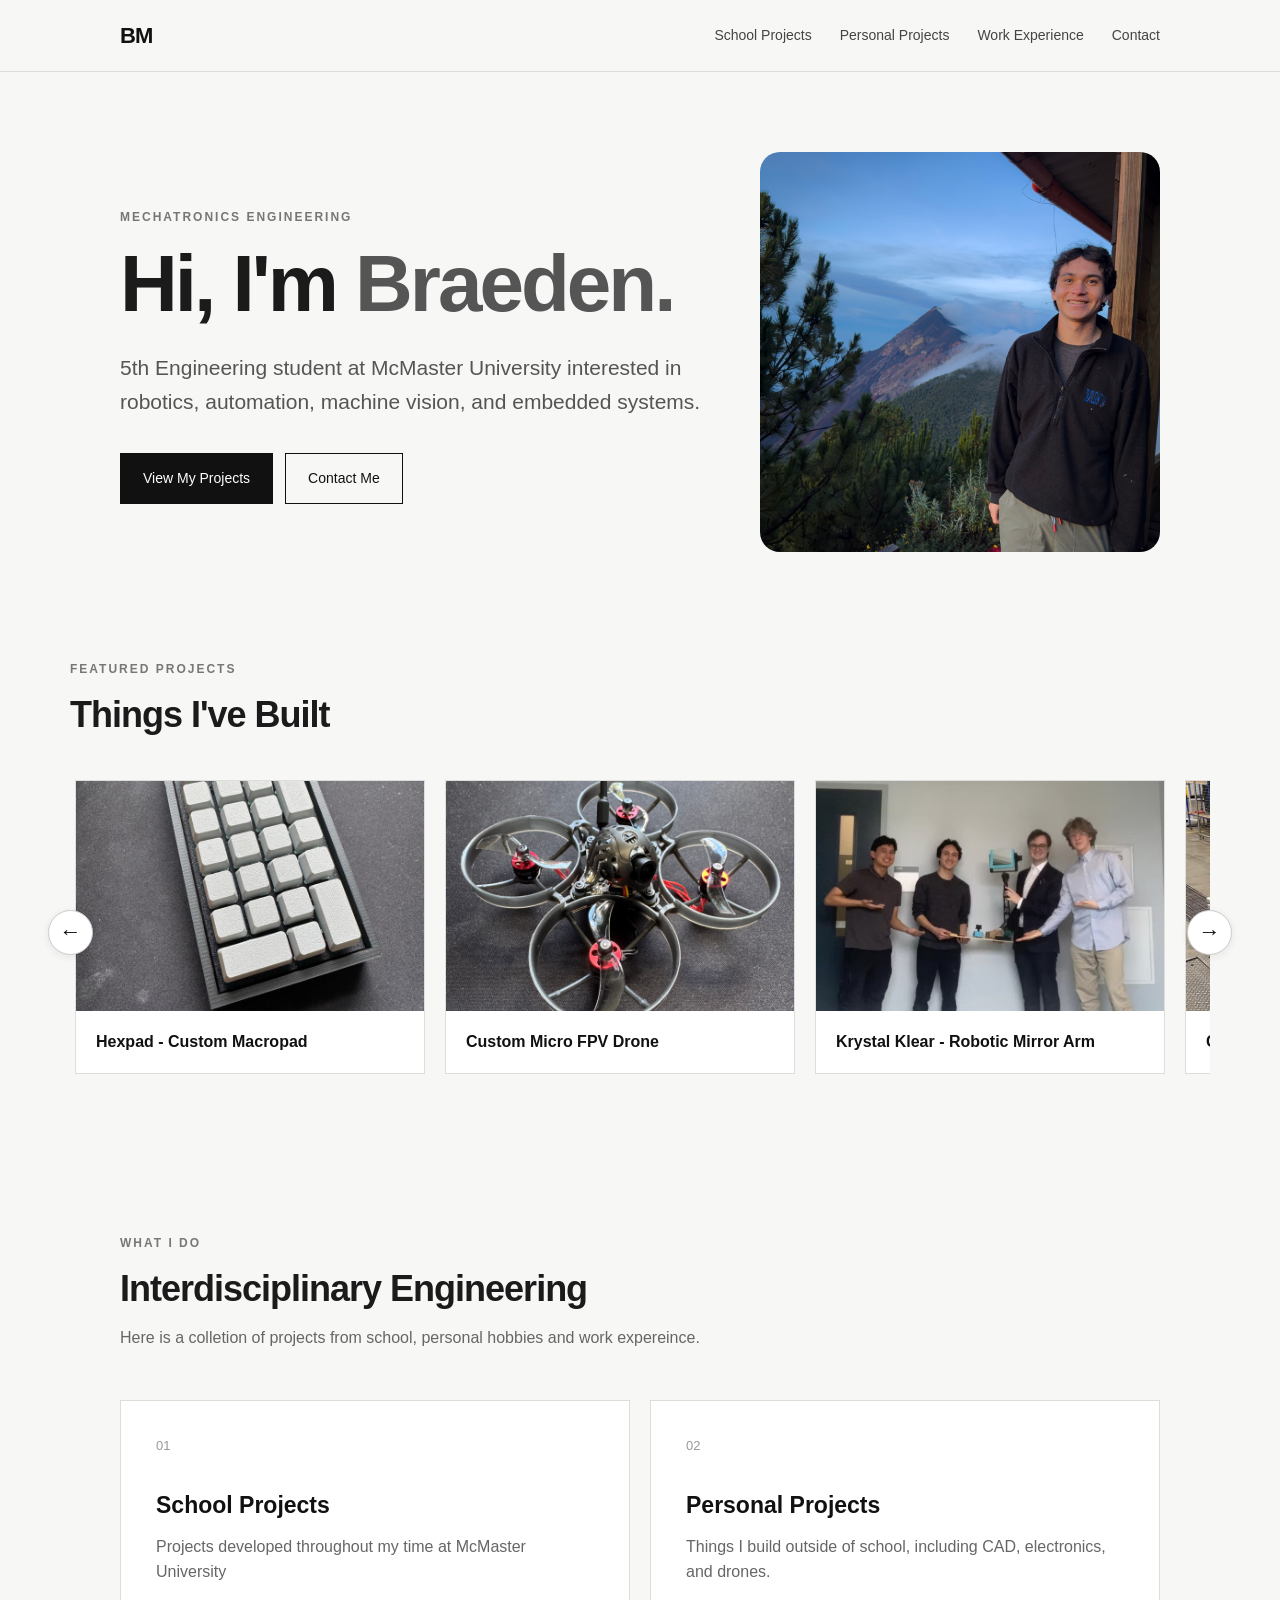
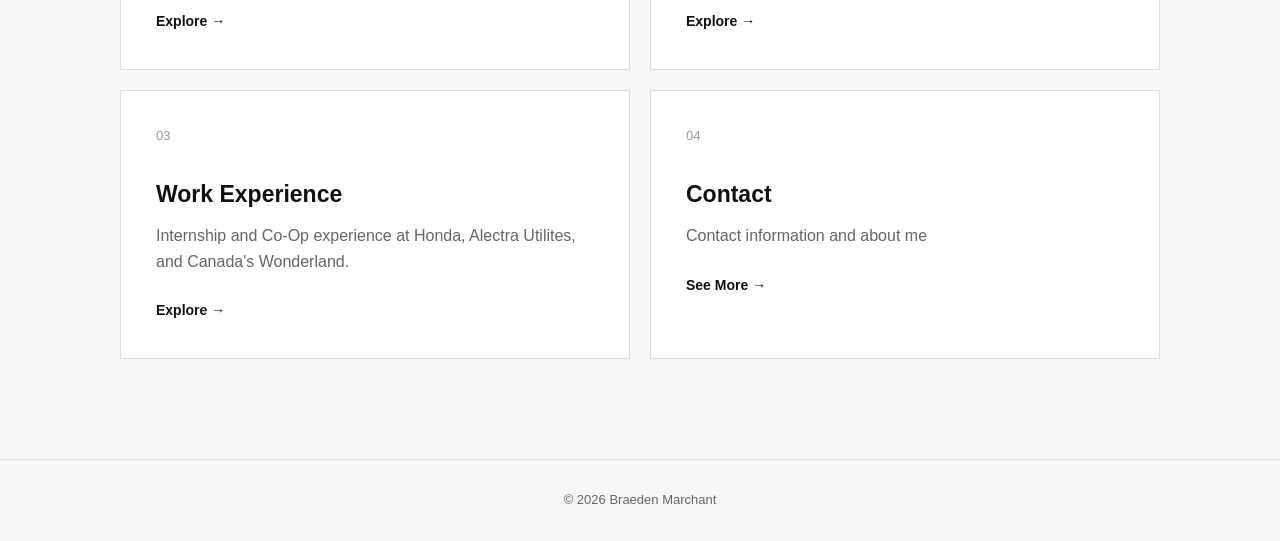
==== commit fb606342: "updates to year 3" ====
--- a/index.html
+++ b/index.html
@@ -93,35 +93,35 @@
                         </div>
                     </a>
 
-                    <a href="fpv-drone.html" class="carousel-project">
+                    <a href="drone.html" class="carousel-project">
                         <img src="images/fpv_drone_1.png" alt="Custom FPV Drone">
                         <div class="carousel-project-title">
                             Custom Micro FPV Drone
                         </div>
                     </a>
 
-                    <a href="school-projects.html" class="carousel-project">
+                    <a href="year1.html" class="carousel-project">
                         <img src="images/year1-project.jpg" alt="School Project">
                         <div class="carousel-project-title">
                             Krystal Klear - Robotic Mirror Arm
                         </div>
                     </a>
 
-                    <a href="cobot.html" class="carousel-project">
+                    <a href="personal-projects.html" class="carousel-project">
                         <img src="images/cobot.jpg" alt="Cobot Project">
                         <div class="carousel-project-title">
                             Cobot - TicTacToe Robot
                         </div>
                     </a>
 
-                    <a href="school-projects.html" class="carousel-project">
+                    <a href="personal-projects.html" class="carousel-project">
                         <img src="images/designathon.jpg" alt="Designathon Project">
                         <div class="carousel-project-title">
                             Solar Carport - Designathon
                         </div>
                     </a>
 
-                    <a href="cad.html" class="carousel-project">
+                    <a href="learningtocad.html" class="carousel-project">
                         <img src="images/cad.jpg" alt="CAD Project">
                         <div class="carousel-project-title">
                             Learning To CAD
